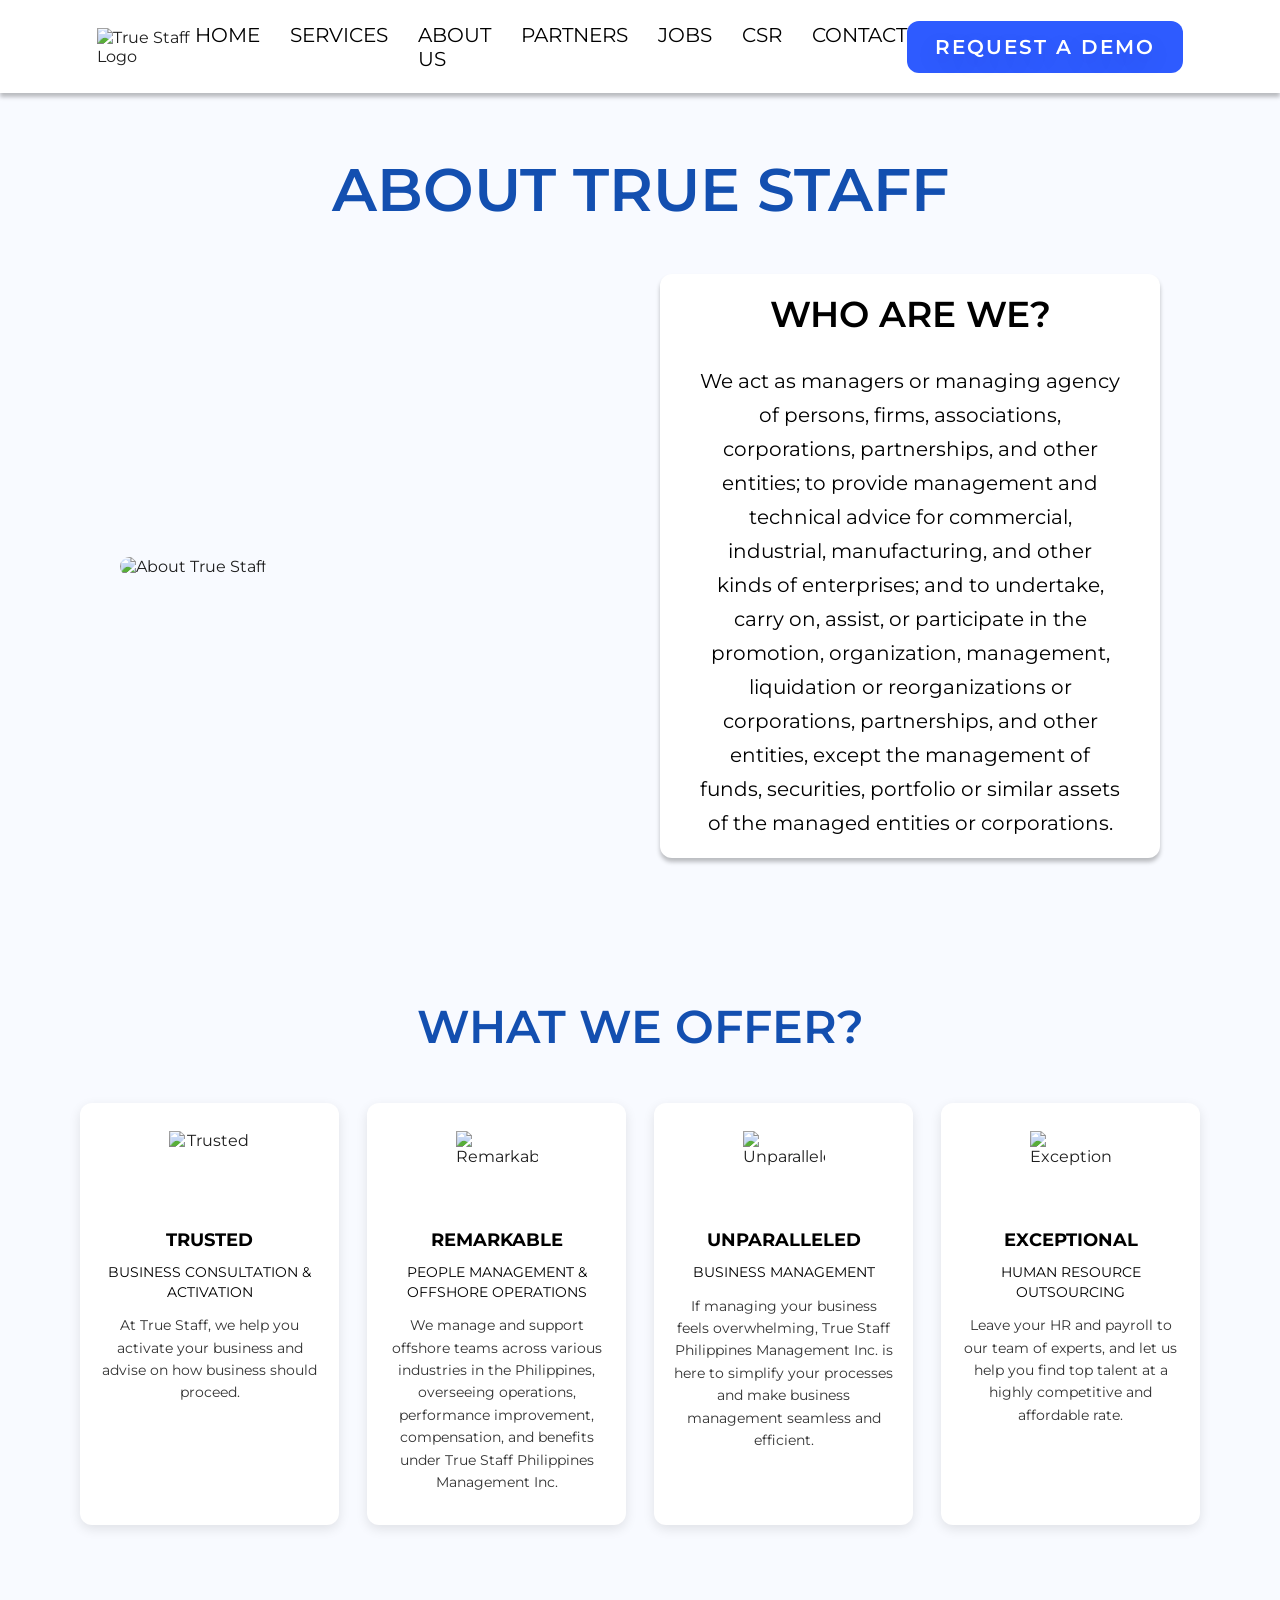
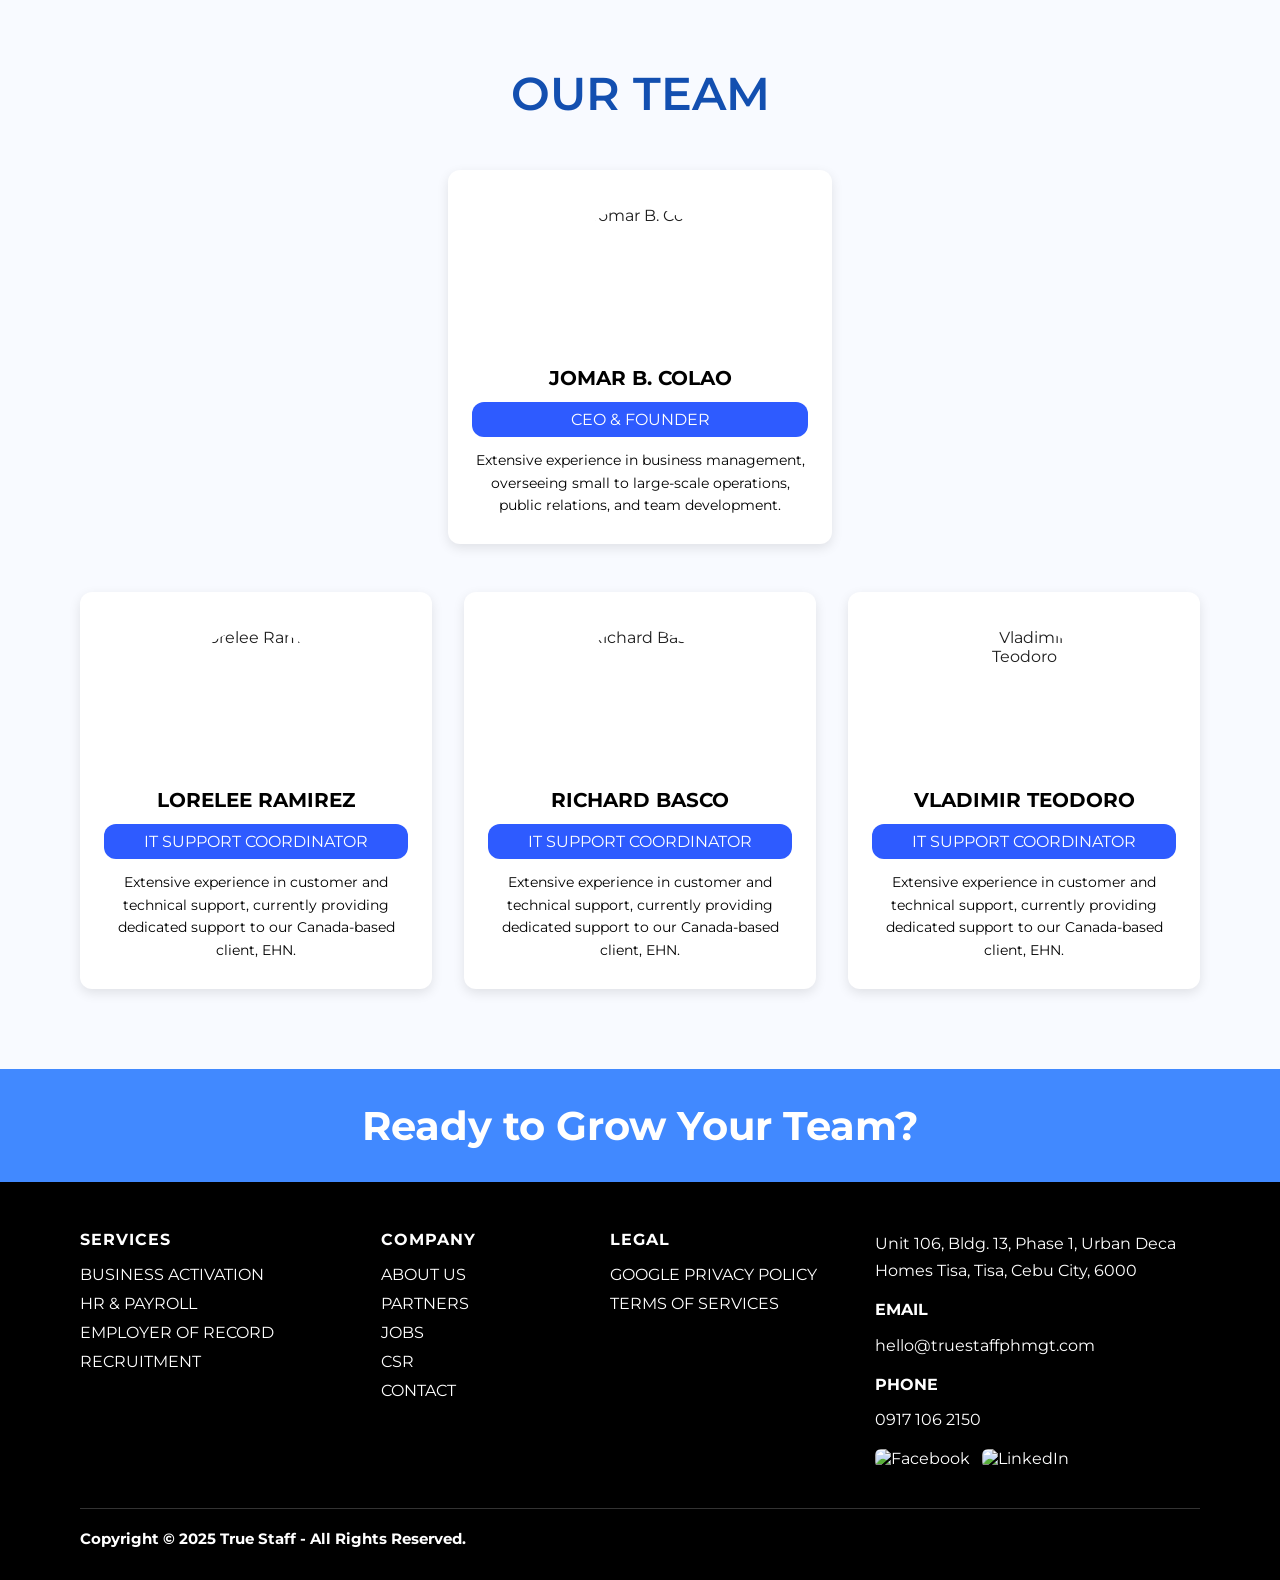
==== aboutus.html @ 53a8288e "About Us and Partners Upload" ====
<!DOCTYPE html>
<html lang="en">
<head>
  <meta charset="UTF-8" />
  <meta name="viewport" content="width=device-width, initial-scale=1.0" />
  <title>About Us – True Staff Philippines</title>
  <link href="https://fonts.googleapis.com/css2?family=Montserrat:wght@400;500;600;700&family=Playfair+Display:wght@400;700&display=swap" rel="stylesheet" />
  <style>
    *, *::before, *::after { box-sizing: border-box; margin: 0; padding: 0; }

    :root {
      --blue: #2e5bff;
      --blue-dark: #134fb0;
      --blue-light: #4189ff;
      --bg: #f8faff;
      --text: #1e1e1e;
      --shadow: 0 4px 4px rgba(0,0,0,0.25);
      --card-shadow: 0 4px 16px rgba(0,0,0,0.12);
    }

    html { scroll-behavior: smooth; }

    body {
      font-family: 'Montserrat', sans-serif;
      background: var(--bg);
      color: var(--text);
      overflow-x: hidden;
    }

    /* ── NAVBAR ── */
    nav {
      position: sticky;
      top: 0;
      z-index: 100;
      background: #fff;
      box-shadow: var(--shadow);
      height: 93px;
      display: flex;
      align-items: center;
      justify-content: space-between;
      padding: 0 97px;
    }
    .nav-logo img { height: 70px; width: auto; }
    .nav-links {
      display: flex;
      gap: 30px;
      list-style: none;
      font-size: 20px;
    }
    .nav-links a {
      text-decoration: none;
      color: #000;
      transition: color .2s;
    }
    .nav-links a:hover { color: var(--blue); }
    .nav-links a.active { color: var(--blue); font-weight: 600; }
    .btn-demo {
      background: var(--blue);
      color: #fff;
      font-family: 'Montserrat', sans-serif;
      font-weight: 600;
      font-size: 20px;
      letter-spacing: 2px;
      border: none;
      border-radius: 12px;
      padding: 14px 28px;
      cursor: pointer;
      text-shadow: 0 8px 24px rgba(0,0,0,0.15);
      white-space: nowrap;
      transition: opacity .2s;
    }
    .btn-demo:hover { opacity: .88; }

    /* ── SECTION TITLES ── */
    .section-title {
      font-size: 46px;
      font-weight: 600;
      color: var(--blue-dark);
      text-align: center;
      margin-bottom: 48px;
    }

    /* ── HERO: ABOUT TRUE STAFF ── */
    .about-hero {
      padding: 60px 120px 80px;
    }
    .about-hero h1 {
      font-size: 60px;
      font-weight: 600;
      color: var(--blue-dark);
      text-align: center;
      margin-bottom: 48px;
    }
    .about-hero-content {
      display: grid;
      grid-template-columns: 1fr 1fr;
      gap: 40px;
      align-items: center;
    }
    .about-hero-image img {
      width: 100%;
      height: 584px;
      object-fit: cover;
      border-radius: 12px;
    }
    .about-hero-text {
      background: #fff;
      border-radius: 12px;
      box-shadow: var(--shadow);
      padding: 48px 40px;
      height: 584px;
      display: flex;
      flex-direction: column;
      justify-content: center;
    }
    .about-hero-text h2 {
      font-size: 36px;
      font-weight: 600;
      color: #000;
      text-align: center;
      margin-bottom: 28px;
    }
    .about-hero-text p {
      font-size: 20px;
      font-weight: 400;
      color: #000;
      text-align: center;
      line-height: 1.7;
    }

    /* ── WHAT WE OFFER ── */
    .offer-section {
      padding: 60px 80px 80px;
      text-align: center;
    }
    .offer-cards {
      display: grid;
      grid-template-columns: repeat(4, 1fr);
      gap: 28px;
      margin-top: 8px;
    }
    .offer-card {
      background: #fff;
      border-radius: 12px;
      box-shadow: 0 4px 12px rgba(0,0,0,0.1);
      padding: 28px 20px 32px;
      display: flex;
      flex-direction: column;
      align-items: center;
      gap: 12px;
      text-align: center;
    }
    .offer-card img {
      width: 82px;
      height: 82px;
      object-fit: contain;
      margin-bottom: 4px;
    }
    .offer-card h3 {
      font-size: 18px;
      font-weight: 700;
      color: #000;
    }
    .offer-card .offer-subtitle {
      font-size: 14px;
      font-weight: 400;
      color: #000;
      line-height: 1.4;
    }
    .offer-card p {
      font-size: 14px;
      font-weight: 400;
      color: #333;
      line-height: 1.6;
    }

    /* ── OUR TEAM ── */
    .team-section {
      padding: 60px 80px 80px;
      text-align: center;
    }

    /* CEO row — centered single card */
    .team-ceo-row {
      display: flex;
      justify-content: center;
      margin-bottom: 48px;
    }

    /* Team members row */
    .team-members-row {
      display: grid;
      grid-template-columns: repeat(3, 1fr);
      gap: 32px;
    }

    .team-card {
      background: #fff;
      border-radius: 12px;
      box-shadow: 0 4px 12px rgba(0,0,0,0.1);
      padding: 36px 24px 28px;
      display: flex;
      flex-direction: column;
      align-items: center;
      gap: 12px;
      max-width: 384px;
      width: 100%;
    }
    .team-card .avatar {
      width: 148px;
      height: 148px;
      border-radius: 50%;
      overflow: hidden;
      flex-shrink: 0;
    }
    .team-card .avatar img {
      width: 100%;
      height: 100%;
      object-fit: cover;
    }
    .team-card h4 {
      font-size: 20px;
      font-weight: 700;
      color: #000;
      text-align: center;
    }
    .team-card .role-badge {
      background: var(--blue);
      color: #fff;
      font-size: 16px;
      font-weight: 400;
      border-radius: 12px;
      padding: 8px 20px;
      text-align: center;
      width: 100%;
    }
    .team-card p {
      font-size: 14px;
      font-weight: 400;
      color: #000;
      text-align: center;
      line-height: 1.6;
    }

    /* ── READY TO GROW CTA ── */
    .cta-bar {
      background: var(--blue-light);
      padding: 32px 40px;
      text-align: center;
    }
    .cta-bar h2 {
      font-size: 40px;
      font-weight: 700;
      color: #fff;
    }

    /* ── FOOTER ── */
    footer {
      background: #000;
      color: #fff;
      padding: 48px 80px 32px;
    }
    .footer-top {
      display: grid;
      grid-template-columns: 1.4fr 1fr 1.2fr 1.8fr;
      gap: 48px;
      margin-bottom: 40px;
    }
    .footer-col h4 {
      font-size: 16px;
      font-weight: 700;
      margin-bottom: 16px;
      letter-spacing: 1px;
    }
    .footer-col ul {
      list-style: none;
      display: flex;
      flex-direction: column;
      gap: 10px;
    }
    .footer-col ul li,
    .footer-col ul li a {
      font-size: 16px;
      font-weight: 400;
      color: #fff;
      text-decoration: none;
      transition: opacity .2s;
    }
    .footer-col ul li a:hover { opacity: .75; }
    .footer-contact p {
      font-size: 16px;
      line-height: 1.7;
      margin-bottom: 8px;
    }
    .footer-contact a { color: #fff; text-decoration: none; }
    .footer-contact .label {
      font-weight: 700;
      font-size: 16px;
      margin-top: 12px;
    }
    .social-links {
      display: flex;
      gap: 12px;
      margin-top: 16px;
    }
    .social-links a img { width: 46px; height: 46px; object-fit: cover; border-radius: 6px; }
    .footer-bottom {
      border-top: 1px solid rgba(255,255,255,.2);
      padding-top: 20px;
      font-size: 15px;
      font-weight: 700;
      color: #fff;
    }

    /* ── ANIMATIONS ── */
    @keyframes fadeUp {
      from { opacity: 0; transform: translateY(20px); }
      to   { opacity: 1; transform: translateY(0); }
    }
    .about-hero-content,
    .offer-cards,
    .team-ceo-row,
    .team-members-row {
      animation: fadeUp .6s ease both;
    }
  </style>
</head>
<body>

  <!-- NAVBAR -->
  <nav>
    <div class="nav-logo">
      <img src="https://www.figma.com/api/mcp/asset/aca57d06-6f0c-4803-99c3-4044f5c45751" alt="True Staff Logo" />
    </div>
    <ul class="nav-links">
      <li><a href="index.html">HOME</a></li>
      <li><a href="services.html">SERVICES</a></li>
      <li><a href="#">ABOUT US</a></li>
      <li><a href="partners.html">PARTNERS</a></li>
      <li><a href="#">JOBS</a></li>
      <li><a href="#">CSR</a></li>
      <li><a href="#">CONTACT</a></li>
    </ul>
    <button class="btn-demo">REQUEST A DEMO</button>
  </nav>

  <!-- ABOUT TRUE STAFF HERO -->
  <section class="about-hero">
    <h1>ABOUT TRUE STAFF</h1>
    <div class="about-hero-content">
      <div class="about-hero-image">
        <img src="https://www.figma.com/api/mcp/asset/dd93a0bd-c212-4cc4-920a-b98794192a6e" alt="About True Staff" />
      </div>
      <div class="about-hero-text">
        <h2>WHO ARE WE?</h2>
        <p>We act as managers or managing agency of persons, firms, associations, corporations, partnerships, and other entities; to provide management and technical advice for commercial, industrial, manufacturing, and other kinds of enterprises; and to undertake, carry on, assist, or participate in the promotion, organization, management, liquidation or reorganizations or corporations, partnerships, and other entities, except the management of funds, securities, portfolio or similar assets of the managed entities or corporations.</p>
      </div>
    </div>
  </section>

  <!-- WHAT WE OFFER -->
  <section class="offer-section">
    <h2 class="section-title">WHAT WE OFFER?</h2>
    <div class="offer-cards">

      <div class="offer-card">
        <img src="https://www.figma.com/api/mcp/asset/3985758f-a3b7-4088-8555-d2581ddeeb2a" alt="Trusted" />
        <h3>TRUSTED</h3>
        <p class="offer-subtitle">BUSINESS CONSULTATION &amp; ACTIVATION</p>
        <p>At True Staff, we help you activate your business and advise on how business should proceed.</p>
      </div>

      <div class="offer-card">
        <img src="https://www.figma.com/api/mcp/asset/b416d813-456d-435d-8f33-a0b6a12f31b7" alt="Remarkable" />
        <h3>REMARKABLE</h3>
        <p class="offer-subtitle">PEOPLE MANAGEMENT &amp; OFFSHORE OPERATIONS</p>
        <p>We manage and support offshore teams across various industries in the Philippines, overseeing operations, performance improvement, compensation, and benefits under True Staff Philippines Management Inc.</p>
      </div>

      <div class="offer-card">
        <img src="https://www.figma.com/api/mcp/asset/15a3cee2-d82f-48c1-9584-45a00e9e1ae4" alt="Unparalleled" />
        <h3>UNPARALLELED</h3>
        <p class="offer-subtitle">BUSINESS MANAGEMENT</p>
        <p>If managing your business feels overwhelming, True Staff Philippines Management Inc. is here to simplify your processes and make business management seamless and efficient.</p>
      </div>

      <div class="offer-card">
        <img src="https://www.figma.com/api/mcp/asset/7efb969d-408d-4463-8335-23b019866943" alt="Exceptional" />
        <h3>EXCEPTIONAL</h3>
        <p class="offer-subtitle">HUMAN RESOURCE OUTSOURCING</p>
        <p>Leave your HR and payroll to our team of experts, and let us help you find top talent at a highly competitive and affordable rate.</p>
      </div>

    </div>
  </section>

  <!-- OUR TEAM -->
  <section class="team-section">
    <h2 class="section-title">OUR TEAM</h2>

    <!-- CEO -->
    <div class="team-ceo-row">
      <div class="team-card">
        <div class="avatar">
          <img src="https://www.figma.com/api/mcp/asset/c21a32c0-c1f0-4c76-98cd-9d2dd67e4d82" alt="Jomar B. Colao" />
        </div>
        <h4>JOMAR B. COLAO</h4>
        <div class="role-badge">CEO &amp; FOUNDER</div>
        <p>Extensive experience in business management, overseeing small to large-scale operations, public relations, and team development.</p>
      </div>
    </div>

    <!-- Team Members -->
    <div class="team-members-row">

      <div class="team-card">
        <div class="avatar">
          <img src="https://www.figma.com/api/mcp/asset/c21a32c0-c1f0-4c76-98cd-9d2dd67e4d82" alt="Lorelee Ramirez" />
        </div>
        <h4>LORELEE RAMIREZ</h4>
        <div class="role-badge">IT SUPPORT COORDINATOR</div>
        <p>Extensive experience in customer and technical support, currently providing dedicated support to our Canada-based client, EHN.</p>
      </div>

      <div class="team-card">
        <div class="avatar">
          <img src="https://www.figma.com/api/mcp/asset/c21a32c0-c1f0-4c76-98cd-9d2dd67e4d82" alt="Richard Basco" />
        </div>
        <h4>RICHARD BASCO</h4>
        <div class="role-badge">IT SUPPORT COORDINATOR</div>
        <p>Extensive experience in customer and technical support, currently providing dedicated support to our Canada-based client, EHN.</p>
      </div>

      <div class="team-card">
        <div class="avatar">
          <img src="https://www.figma.com/api/mcp/asset/c21a32c0-c1f0-4c76-98cd-9d2dd67e4d82" alt="Vladimir Teodoro" />
        </div>
        <h4>VLADIMIR TEODORO</h4>
        <div class="role-badge">IT SUPPORT COORDINATOR</div>
        <p>Extensive experience in customer and technical support, currently providing dedicated support to our Canada-based client, EHN.</p>
      </div>

    </div>
  </section>

  <!-- READY TO GROW CTA -->
  <div class="cta-bar">
    <h2>Ready to Grow Your Team?</h2>
  </div>

  <!-- FOOTER -->
  <footer>
    <div class="footer-top">
      <div class="footer-col">
        <h4>SERVICES</h4>
        <ul>
          <li>BUSINESS ACTIVATION</li>
          <li>HR &amp; PAYROLL</li>
          <li>EMPLOYER OF RECORD</li>
          <li>RECRUITMENT</li>
        </ul>
      </div>
      <div class="footer-col">
        <h4>COMPANY</h4>
        <ul>
          <li>ABOUT US</li>
          <li>PARTNERS</li>
          <li>JOBS</li>
          <li>CSR</li>
          <li>CONTACT</li>
        </ul>
      </div>
      <div class="footer-col">
        <h4>LEGAL</h4>
        <ul>
          <li><a href="https://policies.google.com/privacy" target="_blank">GOOGLE PRIVACY POLICY</a></li>
          <li><a href="https://policies.google.com/terms" target="_blank">TERMS OF SERVICES</a></li>
        </ul>
      </div>
      <div class="footer-col footer-contact">
        <p>Unit 106, Bldg. 13, Phase 1, Urban Deca Homes Tisa, Tisa, Cebu City, 6000</p>
        <p class="label">EMAIL</p>
        <p>hello@truestaffphmgt.com</p>
        <p class="label">PHONE</p>
        <p>0917 106 2150</p>
        <div class="social-links">
          <a href="https://www.facebook.com/profile.php?id=100091492266684" target="_blank">
            <img src="https://www.figma.com/api/mcp/asset/c1bc18fc-f5ec-4f76-8581-e47c8bf2de22" alt="Facebook" />
          </a>
          <a href="https://www.linkedin.com/company/true-staff-philippines-management-inc/" target="_blank">
            <img src="https://www.figma.com/api/mcp/asset/cc83cd31-836c-4805-a766-dc9c528fda3b" alt="LinkedIn" />
          </a>
        </div>
      </div>
    </div>
    <div class="footer-bottom">
      Copyright © 2025 True Staff - All Rights Reserved.
    </div>
  </footer>

</body>
</html>
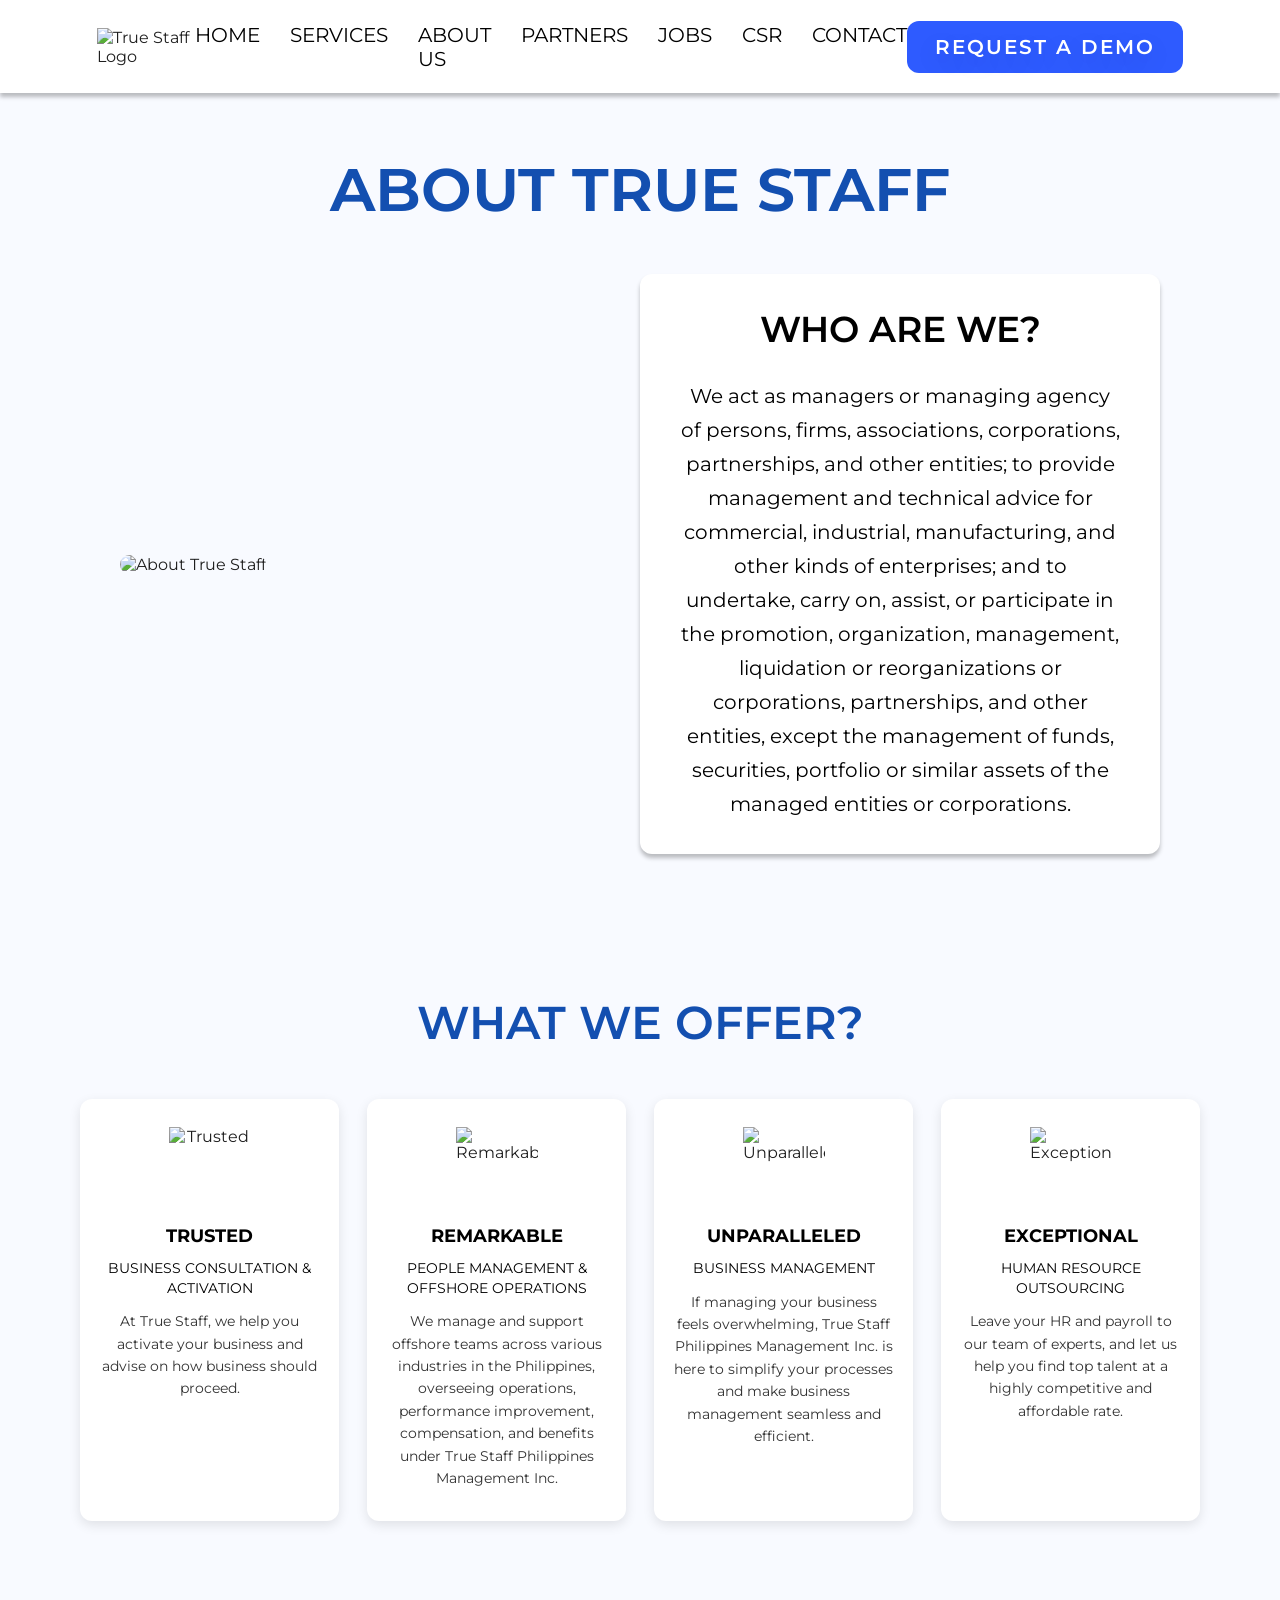
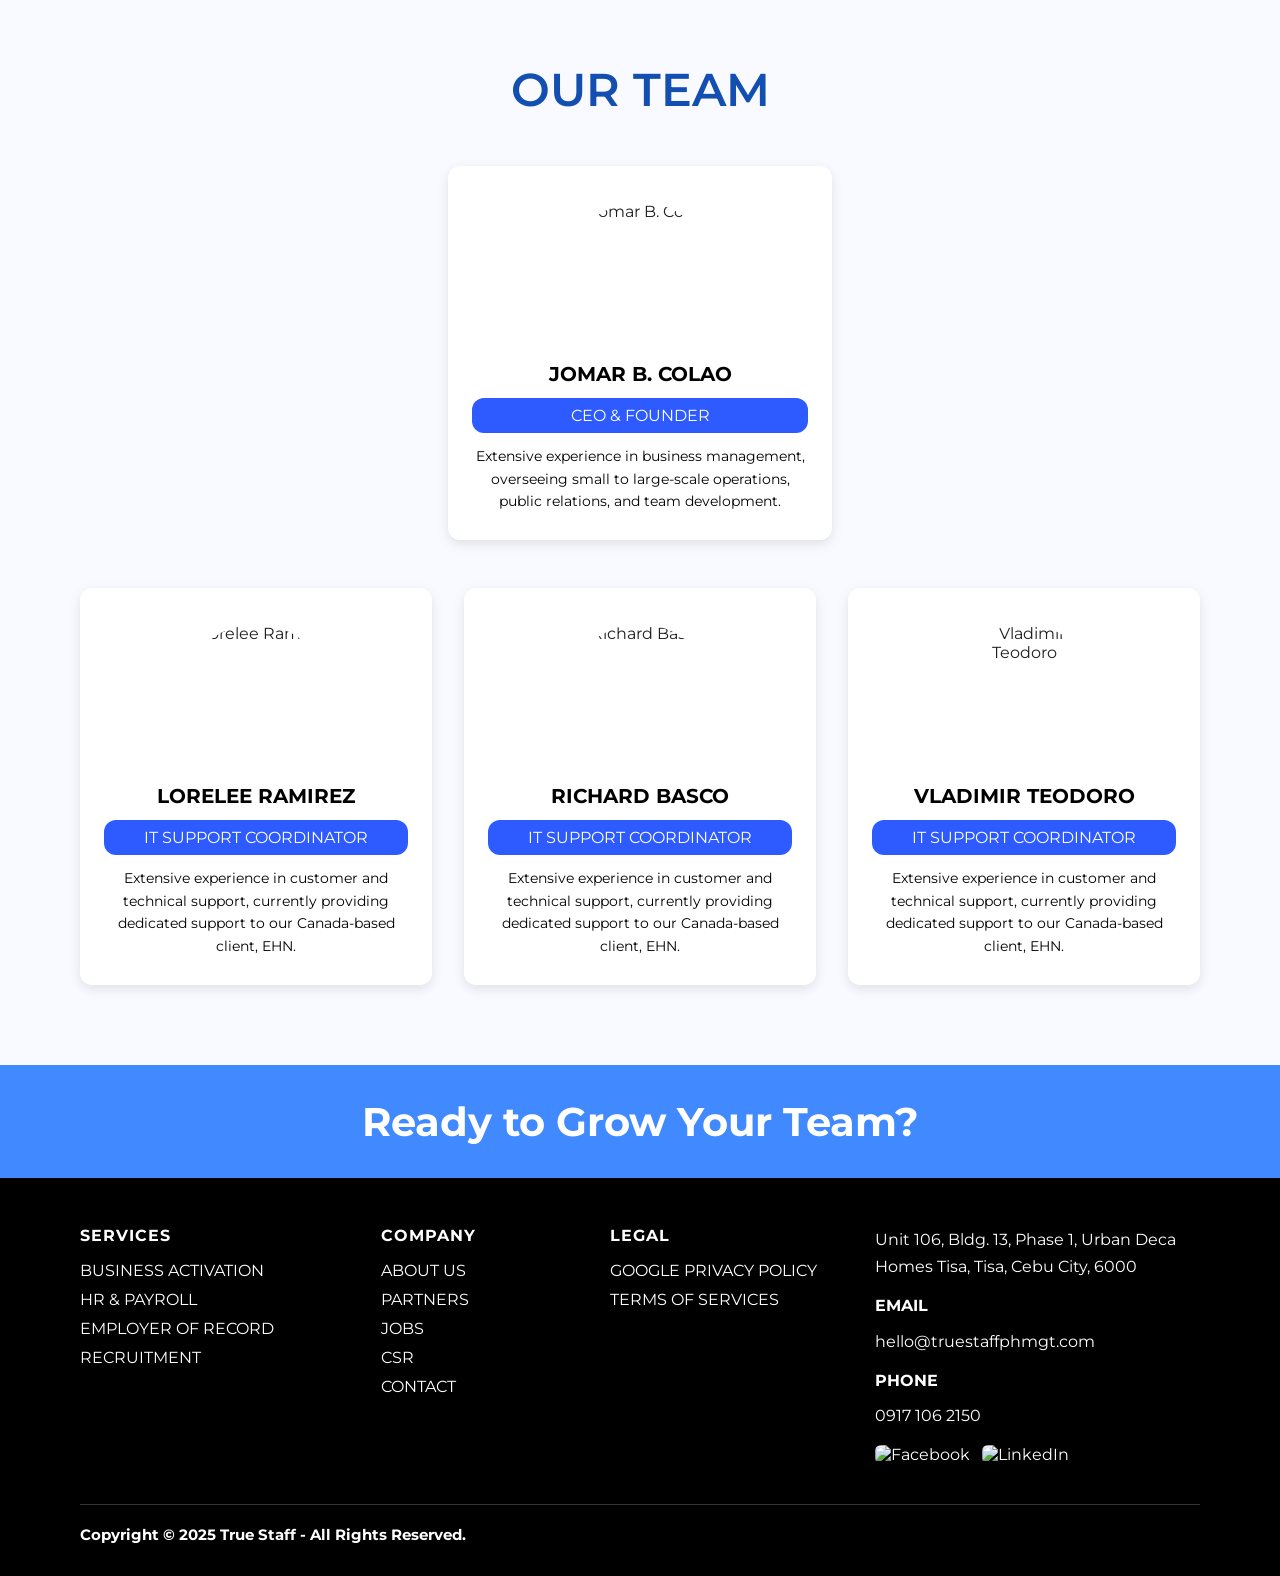
==== commit a809b7d6: "Hero section adjustment" ====
--- a/aboutus.html
+++ b/aboutus.html
@@ -86,7 +86,7 @@
     }
     .about-hero h1 {
       font-size: 60px;
-      font-weight: 600;
+      font-weight: 650;
       color: var(--blue-dark);
       text-align: center;
       margin-bottom: 48px;
@@ -94,13 +94,13 @@
     .about-hero-content {
       display: grid;
       grid-template-columns: 1fr 1fr;
-      gap: 40px;
+      gap: 0;
       align-items: center;
     }
     .about-hero-image img {
       width: 100%;
-      height: 584px;
-      object-fit: cover;
+      height: 581px;
+      object-fit: fill;
       border-radius: 12px;
     }
     .about-hero-text {
@@ -108,7 +108,7 @@
       border-radius: 12px;
       box-shadow: var(--shadow);
       padding: 48px 40px;
-      height: 584px;
+      height: 580px;
       display: flex;
       flex-direction: column;
       justify-content: center;
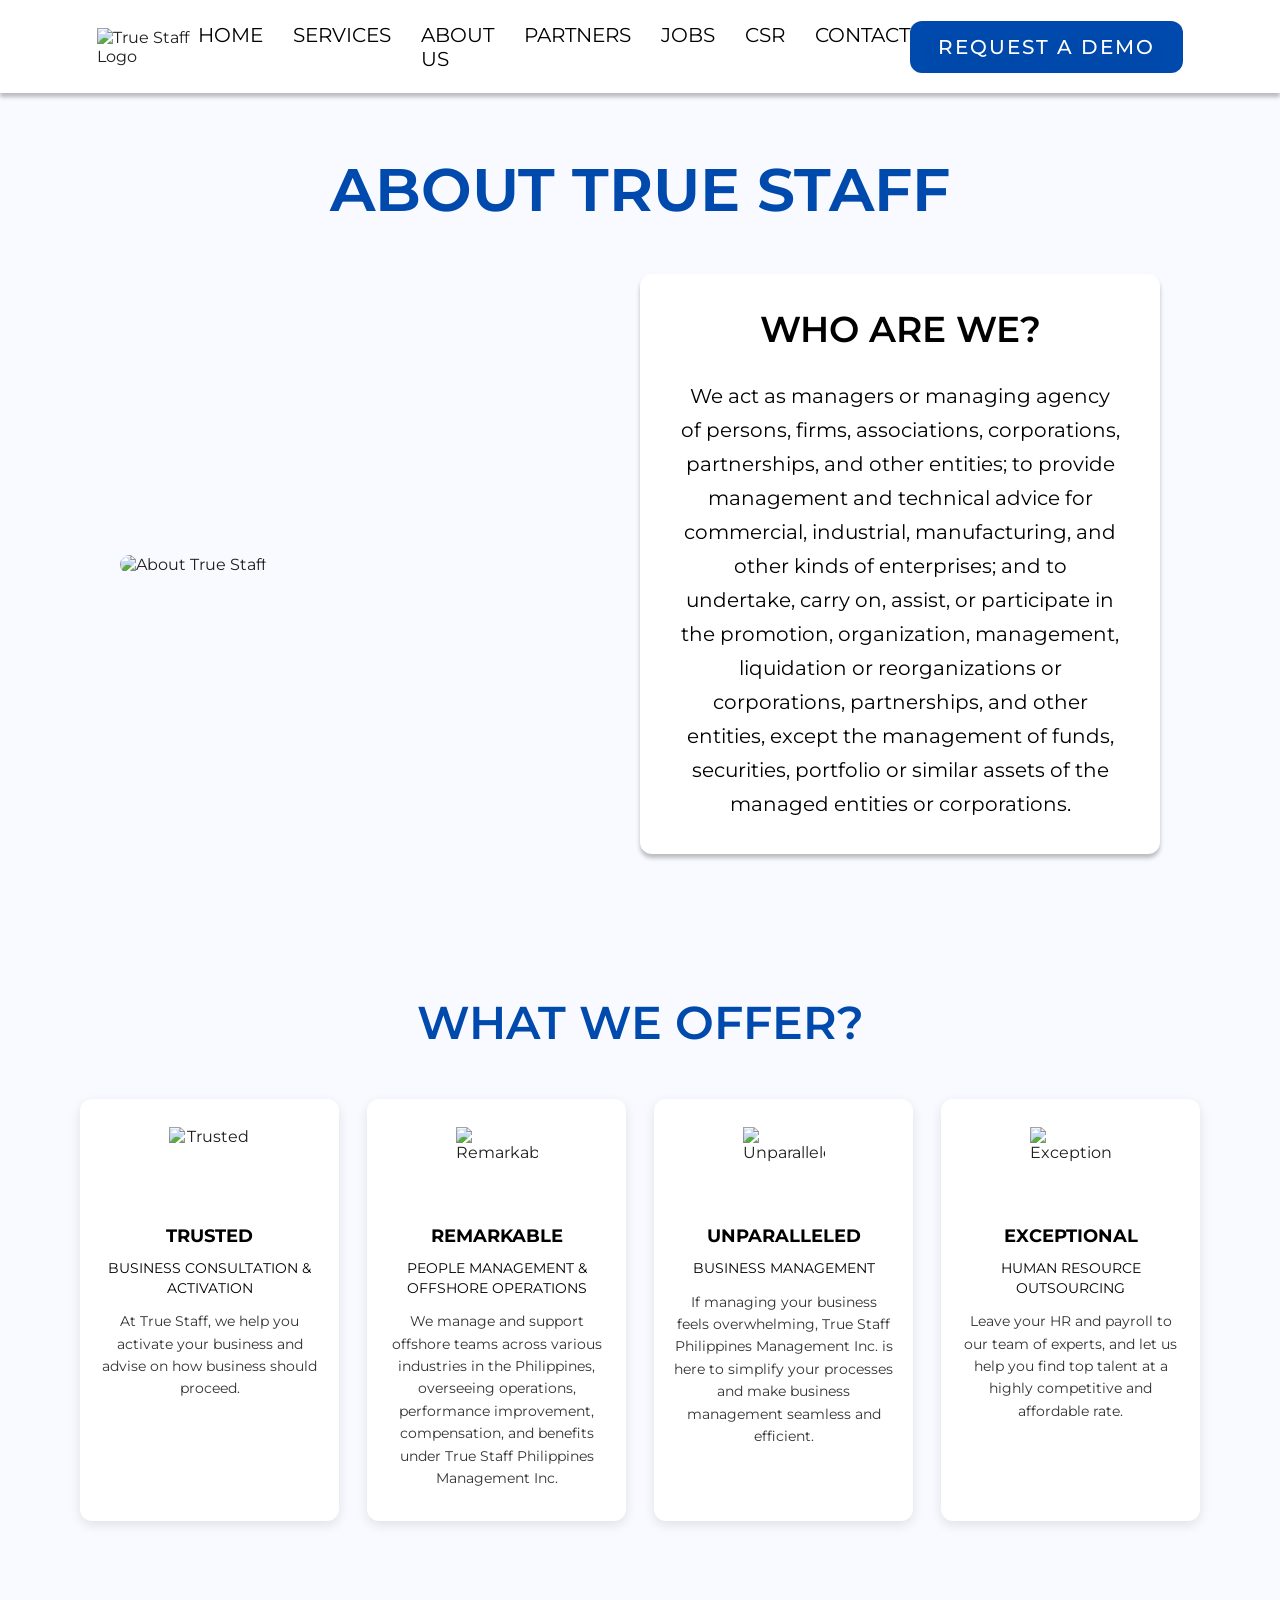
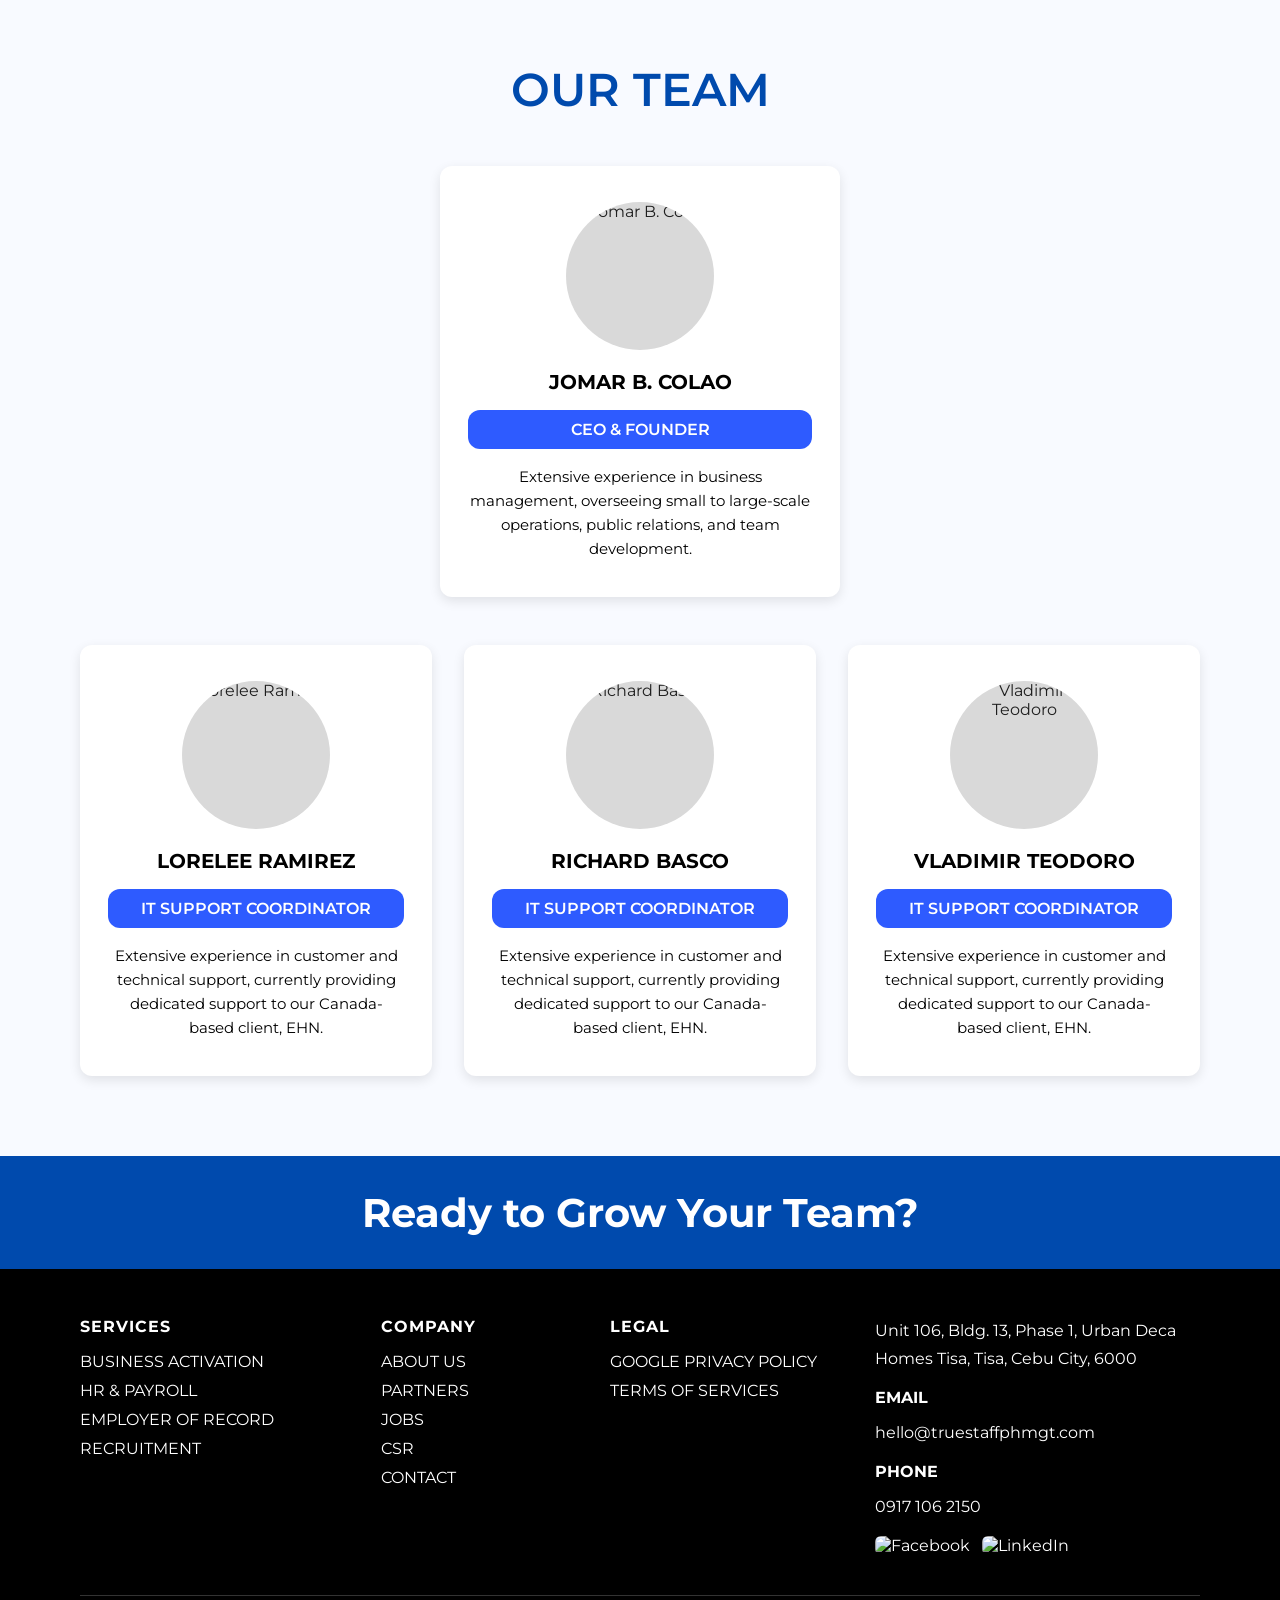
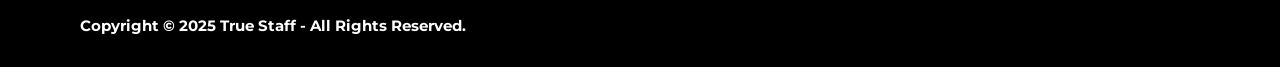
==== commit a2d68f80: "Alignment of Team Members Section" ====
--- a/aboutus.html
+++ b/aboutus.html
@@ -10,7 +10,7 @@
 
     :root {
       --blue: #2e5bff;
-      --blue-dark: #134fb0;
+      --blue-dark: #004AAD;
       --blue-light: #4189ff;
       --bg: #f8faff;
       --text: #1e1e1e;
@@ -52,13 +52,13 @@
       color: #000;
       transition: color .2s;
     }
-    .nav-links a:hover { color: var(--blue); }
-    .nav-links a.active { color: var(--blue); font-weight: 600; }
+    .nav-links a:hover { color: var(--blue-dark); }
+    .nav-links a.active { color: var(--blue-dark); font-weight: 600; }
     .btn-demo {
-      background: var(--blue);
+      background: var(--blue-dark);
       color: #fff;
       font-family: 'Montserrat', sans-serif;
-      font-weight: 600;
+      font-weight: 500;
       font-size: 20px;
       letter-spacing: 2px;
       border: none;
@@ -179,31 +179,31 @@
       padding: 60px 80px 80px;
       text-align: center;
     }
-
+ 
     /* CEO row — centered single card */
     .team-ceo-row {
       display: flex;
       justify-content: center;
       margin-bottom: 48px;
     }
-
-    /* Team members row */
+ 
+    /* Team members row — equal height, aligned tops */
     .team-members-row {
       display: grid;
       grid-template-columns: repeat(3, 1fr);
       gap: 32px;
-    }
-
+      align-items: start;
+    }
+ 
     .team-card {
       background: #fff;
       border-radius: 12px;
       box-shadow: 0 4px 12px rgba(0,0,0,0.1);
-      padding: 36px 24px 28px;
+      padding: 36px 28px 36px;
       display: flex;
       flex-direction: column;
       align-items: center;
-      gap: 12px;
-      max-width: 384px;
+      gap: 16px;
       width: 100%;
     }
     .team-card .avatar {
@@ -212,6 +212,7 @@
       border-radius: 50%;
       overflow: hidden;
       flex-shrink: 0;
+      background: #d9d9d9;
     }
     .team-card .avatar img {
       width: 100%;
@@ -223,28 +224,42 @@
       font-weight: 700;
       color: #000;
       text-align: center;
+      margin-top: 4px;
     }
     .team-card .role-badge {
       background: var(--blue);
       color: #fff;
       font-size: 16px;
+      font-weight: 600;
+      border-radius: 12px;
+      padding: 10px 20px;
+      text-align: center;
+      width: 100%;
+    }
+    .team-card p {
+      font-size: 15px;
       font-weight: 400;
-      border-radius: 12px;
-      padding: 8px 20px;
-      text-align: center;
-      width: 100%;
-    }
-    .team-card p {
-      font-size: 14px;
-      font-weight: 400;
       color: #000;
       text-align: center;
       line-height: 1.6;
+    }
+ 
+    /* CEO row — centered, constrained width */
+    .team-ceo-row .team-card {
+      max-width: 400px;
+    }
+ 
+    /* Members row — equal height cards */
+    .team-members-row {
+      align-items: stretch;
+    }
+    .team-members-row .team-card {
+      justify-content: flex-start;
     }
 
     /* ── READY TO GROW CTA ── */
     .cta-bar {
-      background: var(--blue-light);
+      background: var(--blue-dark);
       padding: 32px 40px;
       text-align: center;
     }
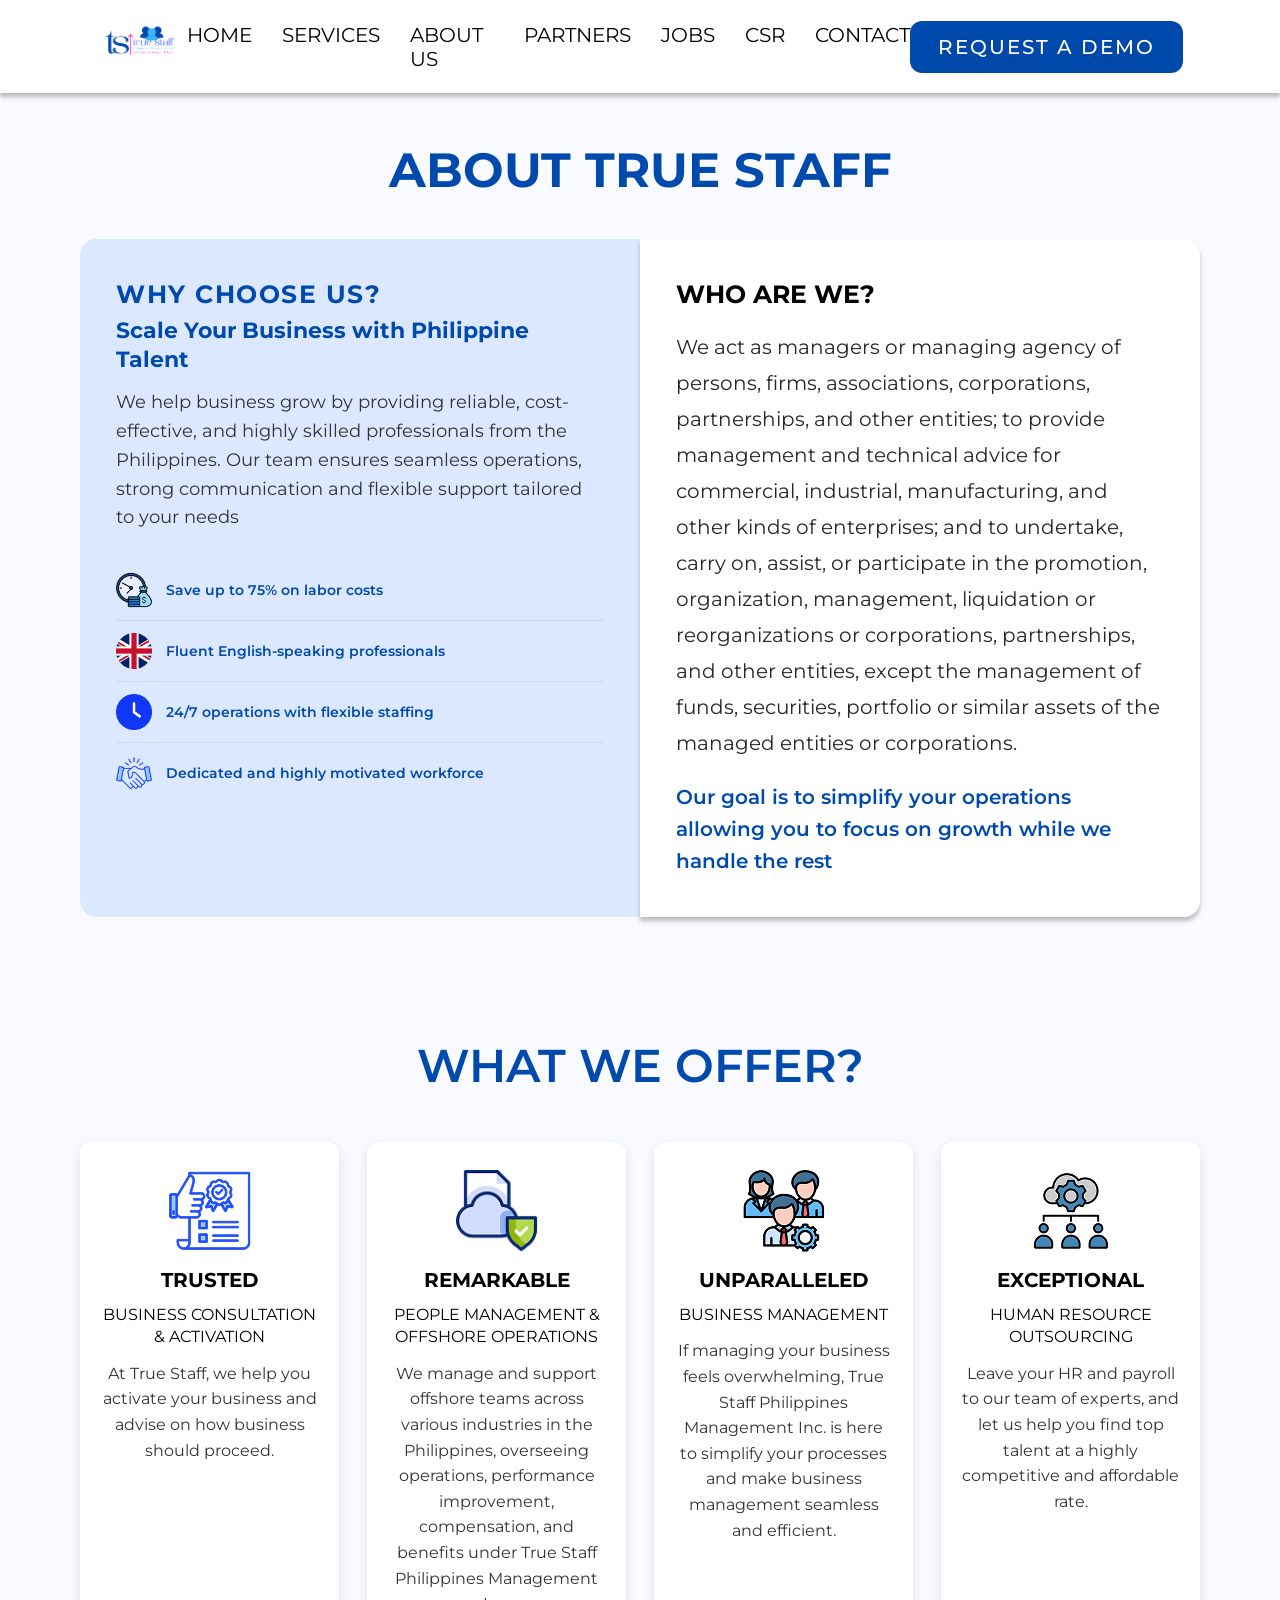
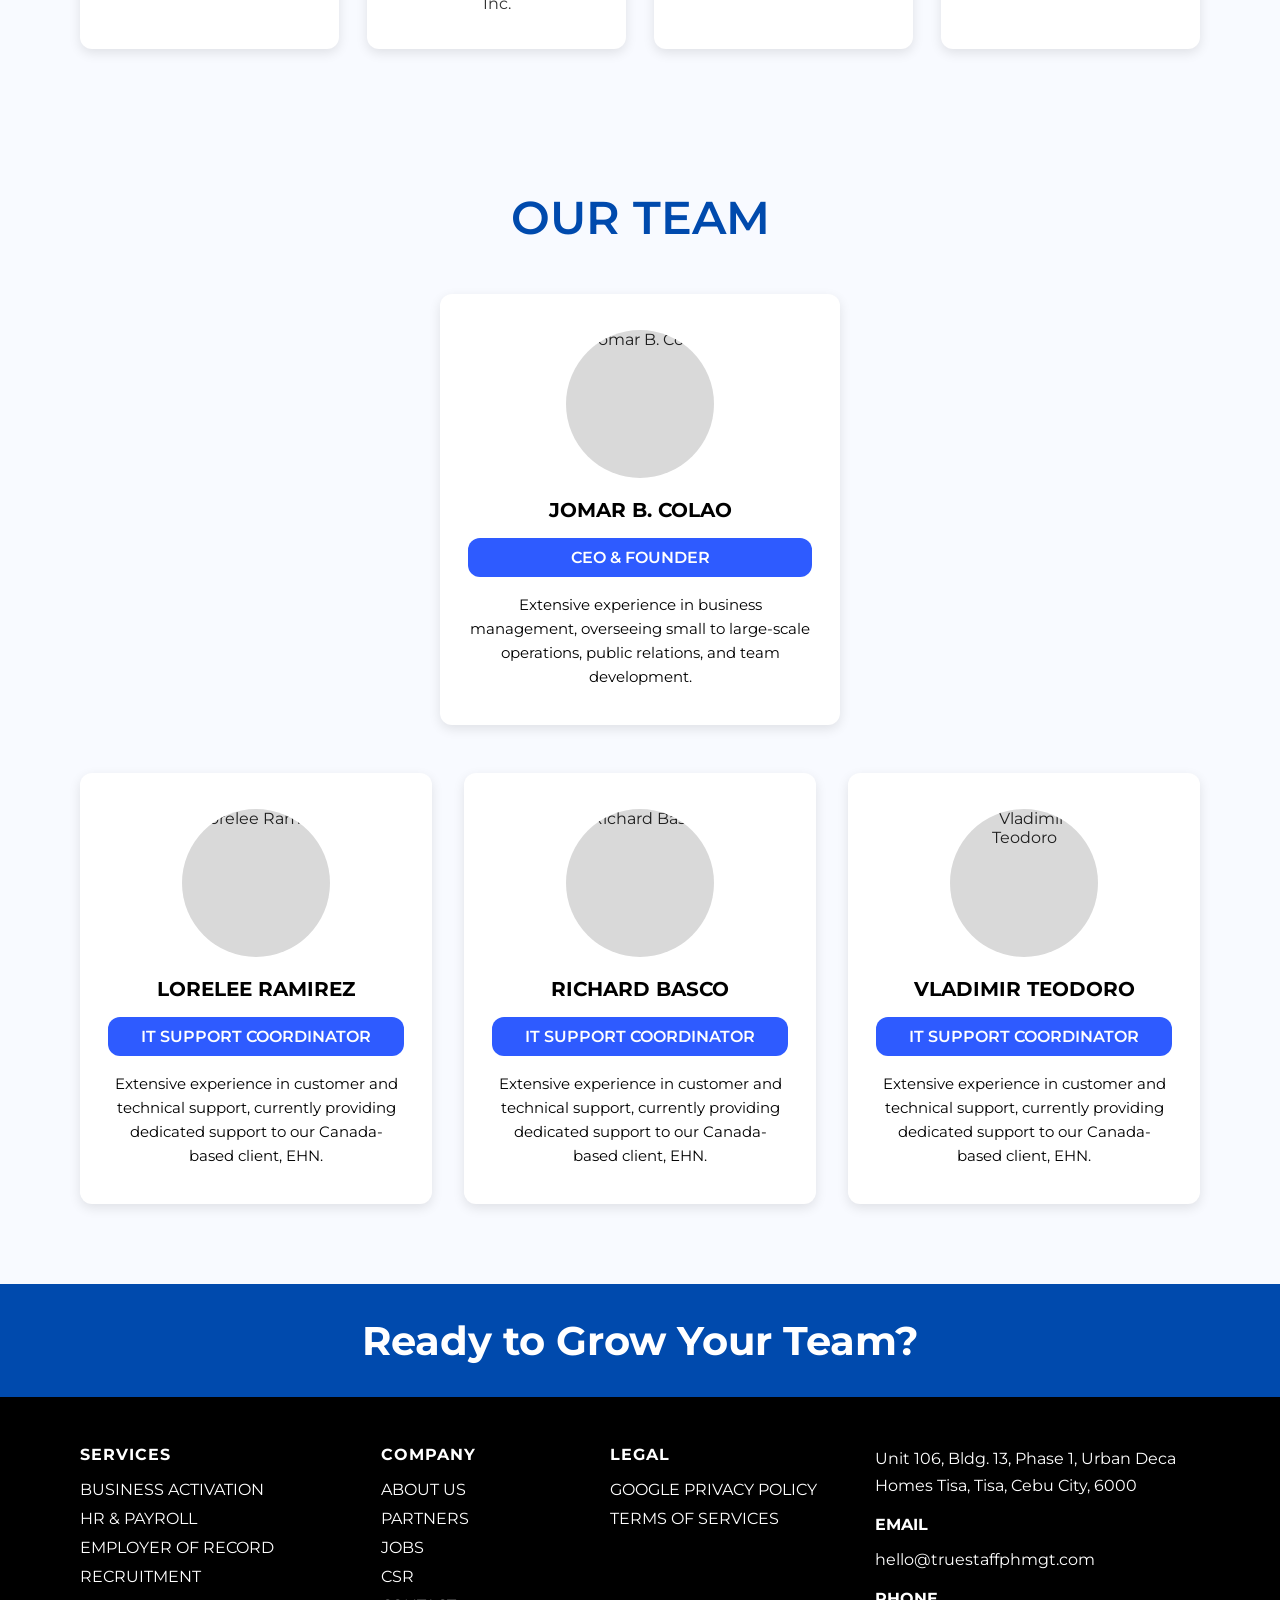
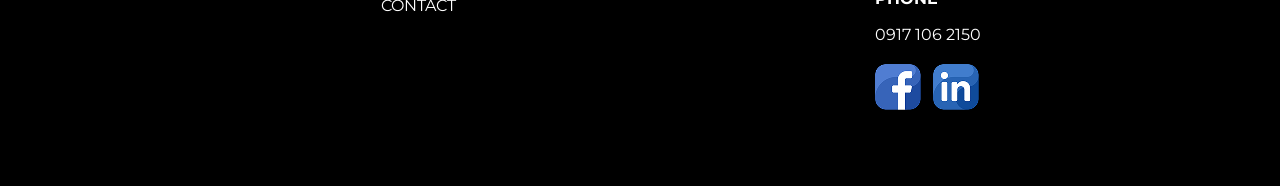
==== commit f0038dee: "Final Changes for Approval | Whole UI for True Staff" ====
--- a/aboutus.html
+++ b/aboutus.html
@@ -40,7 +40,10 @@
       justify-content: space-between;
       padding: 0 97px;
     }
-    .nav-logo img { height: 70px; width: auto; }
+    .nav-logo img { 
+      height: 90px;
+      width: auto; 
+    }
     .nav-links {
       display: flex;
       gap: 30px;
@@ -68,6 +71,10 @@
       text-shadow: 0 8px 24px rgba(0,0,0,0.15);
       white-space: nowrap;
       transition: opacity .2s;
+      display: inline-flex;
+      text-decoration: none;
+      align-items: center;
+      justify-content: center;
     }
     .btn-demo:hover { opacity: .88; }
 
@@ -82,50 +89,96 @@
 
     /* ── HERO: ABOUT TRUE STAFF ── */
     .about-hero {
-      padding: 60px 120px 80px;
+      padding: 48px 80px 60px;
     }
     .about-hero h1 {
-      font-size: 60px;
-      font-weight: 650;
+      font-size: 48px;
+      font-weight: 700;
       color: var(--blue-dark);
       text-align: center;
-      margin-bottom: 48px;
+      margin-bottom: 40px;
     }
     .about-hero-content {
       display: grid;
       grid-template-columns: 1fr 1fr;
       gap: 0;
+      align-items: stretch;
+    }
+
+    /* LEFT: Why Choose Us */
+    .why-choose {
+      background: #dce8ff;
+      border-radius: 16px 0 0 16px;
+      padding: 40px 36px;
+      display: flex;
+      flex-direction: column;
+      gap: 0;
+    }
+    .why-choose h2 {
+      font-size: 25px;
+      font-weight: 700;
+      color: var(--blue-dark);
+      letter-spacing: 1.5px;
+      margin-bottom: 8px;
+    }
+    .why-choose h3 {
+      font-size: 22px;
+      font-weight: 700;
+      color: var(--blue-dark);
+      margin-bottom: 14px;
+      line-height: 1.3;
+    }
+    .why-choose .tagline {
+      font-size: 18px;
+      color: #333;
+      line-height: 1.6;
+      margin-bottom: 28px;
+    }
+    .why-item {
+      display: flex;
       align-items: center;
-    }
-    .about-hero-image img {
-      width: 100%;
-      height: 581px;
-      object-fit: fill;
-      border-radius: 12px;
-    }
-    .about-hero-text {
+      gap: 14px;
+      padding: 12px 0;
+      font-size: 14px;
+      color: var(--blue-dark);
+      font-weight: 600;
+      border-bottom: 1px solid rgba(0,74,173,0.1);
+    }
+    .why-item:last-of-type { border-bottom: none; }
+    .why-item img {
+      width: 36px;
+      height: 36px;
+      object-fit: contain;
+      flex-shrink: 0;
+    }
+
+    /* RIGHT: Who Are We */
+    .who-are-we {
       background: #fff;
-      border-radius: 12px;
+      border-radius: 0 16px 16px 0;
       box-shadow: var(--shadow);
-      padding: 48px 40px;
-      height: 580px;
+      padding: 40px 36px;
       display: flex;
       flex-direction: column;
       justify-content: center;
-    }
-    .about-hero-text h2 {
-      font-size: 36px;
-      font-weight: 600;
+      gap: 20px;
+    }
+    .who-are-we h2 {
+      font-size: 25px;
+      font-weight: 700;
       color: #000;
-      text-align: center;
-      margin-bottom: 28px;
-    }
-    .about-hero-text p {
+    }
+    .who-are-we p {
       font-size: 20px;
       font-weight: 400;
-      color: #000;
-      text-align: center;
-      line-height: 1.7;
+      color: #272727;
+      line-height: 1.8;
+    }
+    .who-are-we .goal {
+      font-size: 20px;
+      font-weight: 600;
+      color: var(--blue-dark);
+      line-height: 1.6;
     }
 
     /* ── WHAT WE OFFER ── */
@@ -157,18 +210,18 @@
       margin-bottom: 4px;
     }
     .offer-card h3 {
-      font-size: 18px;
+      font-size: 20px;
       font-weight: 700;
       color: #000;
     }
     .offer-card .offer-subtitle {
-      font-size: 14px;
+      font-size: 16px;
       font-weight: 400;
       color: #000;
       line-height: 1.4;
     }
     .offer-card p {
-      font-size: 14px;
+      font-size: 16px;
       font-weight: 400;
       color: #333;
       line-height: 1.6;
@@ -179,22 +232,20 @@
       padding: 60px 80px 80px;
       text-align: center;
     }
- 
-    /* CEO row — centered single card */
+
     .team-ceo-row {
       display: flex;
       justify-content: center;
       margin-bottom: 48px;
     }
- 
-    /* Team members row — equal height, aligned tops */
+
     .team-members-row {
       display: grid;
       grid-template-columns: repeat(3, 1fr);
       gap: 32px;
-      align-items: start;
-    }
- 
+      align-items: stretch;
+    }
+
     .team-card {
       background: #fff;
       border-radius: 12px;
@@ -243,16 +294,11 @@
       text-align: center;
       line-height: 1.6;
     }
- 
-    /* CEO row — centered, constrained width */
+
     .team-ceo-row .team-card {
       max-width: 400px;
     }
- 
-    /* Members row — equal height cards */
-    .team-members-row {
-      align-items: stretch;
-    }
+
     .team-members-row .team-card {
       justify-content: flex-start;
     }
@@ -345,31 +391,55 @@
   <!-- NAVBAR -->
   <nav>
     <div class="nav-logo">
-      <img src="https://www.figma.com/api/mcp/asset/aca57d06-6f0c-4803-99c3-4044f5c45751" alt="True Staff Logo" />
+      <img src="images/logo.png" alt="True Staff Logo" />
     </div>
     <ul class="nav-links">
       <li><a href="index.html">HOME</a></li>
       <li><a href="services.html">SERVICES</a></li>
-      <li><a href="#">ABOUT US</a></li>
+      <li><a href="aboutus.html">ABOUT US</a></li>
       <li><a href="partners.html">PARTNERS</a></li>
-      <li><a href="#">JOBS</a></li>
-      <li><a href="#">CSR</a></li>
-      <li><a href="#">CONTACT</a></li>
+      <li><a href="jobs.html">JOBS</a></li>
+      <li><a href="csr.html">CSR</a></li>
+      <li><a href="contactus.html">CONTACT</a></li>
     </ul>
-    <button class="btn-demo">REQUEST A DEMO</button>
+    <a href="contactus.html" class="btn-demo">REQUEST A DEMO</a>
   </nav>
 
   <!-- ABOUT TRUE STAFF HERO -->
   <section class="about-hero">
     <h1>ABOUT TRUE STAFF</h1>
     <div class="about-hero-content">
-      <div class="about-hero-image">
-        <img src="https://www.figma.com/api/mcp/asset/dd93a0bd-c212-4cc4-920a-b98794192a6e" alt="About True Staff" />
-      </div>
-      <div class="about-hero-text">
+
+      <!-- LEFT: Why Choose Us -->
+      <div class="why-choose">
+        <h2>WHY CHOOSE US?</h2>
+        <h3>Scale Your Business with Philippine Talent</h3>
+        <p class="tagline">We help business grow by providing reliable, cost-effective, and highly skilled professionals from the Philippines. Our team ensures seamless operations, strong communication and flexible support tailored to your needs</p>
+        <div class="why-item">
+          <img src="images/laborcost.png" alt="labor" />
+          <span>Save up to 75% on labor costs</span>
+        </div>
+        <div class="why-item">
+          <img src="images/englang.png" alt="language" />
+          <span>Fluent English-speaking professionals</span>
+        </div>
+        <div class="why-item">
+          <img src="images/24seven.png" alt="24/7" />
+          <span>24/7 operations with flexible staffing</span>
+        </div>
+        <div class="why-item">
+          <img src="images/dedicated.png" alt="dedicated" />
+          <span>Dedicated and highly motivated workforce</span>
+        </div>
+      </div>
+
+      <!-- RIGHT: Who Are We -->
+      <div class="who-are-we">
         <h2>WHO ARE WE?</h2>
         <p>We act as managers or managing agency of persons, firms, associations, corporations, partnerships, and other entities; to provide management and technical advice for commercial, industrial, manufacturing, and other kinds of enterprises; and to undertake, carry on, assist, or participate in the promotion, organization, management, liquidation or reorganizations or corporations, partnerships, and other entities, except the management of funds, securities, portfolio or similar assets of the managed entities or corporations.</p>
-      </div>
+        <p class="goal">Our goal is to simplify your operations allowing you to focus on growth while we handle the rest</p>
+      </div>
+
     </div>
   </section>
 
@@ -379,28 +449,28 @@
     <div class="offer-cards">
 
       <div class="offer-card">
-        <img src="https://www.figma.com/api/mcp/asset/3985758f-a3b7-4088-8555-d2581ddeeb2a" alt="Trusted" />
+        <img src="images/trusted.png" alt="Trusted" />
         <h3>TRUSTED</h3>
         <p class="offer-subtitle">BUSINESS CONSULTATION &amp; ACTIVATION</p>
         <p>At True Staff, we help you activate your business and advise on how business should proceed.</p>
       </div>
 
       <div class="offer-card">
-        <img src="https://www.figma.com/api/mcp/asset/b416d813-456d-435d-8f33-a0b6a12f31b7" alt="Remarkable" />
+        <img src="images/remarkable.png" alt="Remarkable" />
         <h3>REMARKABLE</h3>
         <p class="offer-subtitle">PEOPLE MANAGEMENT &amp; OFFSHORE OPERATIONS</p>
         <p>We manage and support offshore teams across various industries in the Philippines, overseeing operations, performance improvement, compensation, and benefits under True Staff Philippines Management Inc.</p>
       </div>
 
       <div class="offer-card">
-        <img src="https://www.figma.com/api/mcp/asset/15a3cee2-d82f-48c1-9584-45a00e9e1ae4" alt="Unparalleled" />
+        <img src="images/unparalleled.png" alt="Unparalleled" />
         <h3>UNPARALLELED</h3>
         <p class="offer-subtitle">BUSINESS MANAGEMENT</p>
         <p>If managing your business feels overwhelming, True Staff Philippines Management Inc. is here to simplify your processes and make business management seamless and efficient.</p>
       </div>
 
       <div class="offer-card">
-        <img src="https://www.figma.com/api/mcp/asset/7efb969d-408d-4463-8335-23b019866943" alt="Exceptional" />
+        <img src="images/exceptional.png" alt="Exceptional" />
         <h3>EXCEPTIONAL</h3>
         <p class="offer-subtitle">HUMAN RESOURCE OUTSOURCING</p>
         <p>Leave your HR and payroll to our team of experts, and let us help you find top talent at a highly competitive and affordable rate.</p>
@@ -427,7 +497,6 @@
 
     <!-- Team Members -->
     <div class="team-members-row">
-
       <div class="team-card">
         <div class="avatar">
           <img src="https://www.figma.com/api/mcp/asset/c21a32c0-c1f0-4c76-98cd-9d2dd67e4d82" alt="Lorelee Ramirez" />
@@ -436,7 +505,6 @@
         <div class="role-badge">IT SUPPORT COORDINATOR</div>
         <p>Extensive experience in customer and technical support, currently providing dedicated support to our Canada-based client, EHN.</p>
       </div>
-
       <div class="team-card">
         <div class="avatar">
           <img src="https://www.figma.com/api/mcp/asset/c21a32c0-c1f0-4c76-98cd-9d2dd67e4d82" alt="Richard Basco" />
@@ -445,7 +513,6 @@
         <div class="role-badge">IT SUPPORT COORDINATOR</div>
         <p>Extensive experience in customer and technical support, currently providing dedicated support to our Canada-based client, EHN.</p>
       </div>
-
       <div class="team-card">
         <div class="avatar">
           <img src="https://www.figma.com/api/mcp/asset/c21a32c0-c1f0-4c76-98cd-9d2dd67e4d82" alt="Vladimir Teodoro" />
@@ -454,7 +521,6 @@
         <div class="role-badge">IT SUPPORT COORDINATOR</div>
         <p>Extensive experience in customer and technical support, currently providing dedicated support to our Canada-based client, EHN.</p>
       </div>
-
     </div>
   </section>
 
@@ -463,26 +529,25 @@
     <h2>Ready to Grow Your Team?</h2>
   </div>
 
-  <!-- FOOTER -->
   <footer>
     <div class="footer-top">
       <div class="footer-col">
         <h4>SERVICES</h4>
         <ul>
-          <li>BUSINESS ACTIVATION</li>
-          <li>HR &amp; PAYROLL</li>
-          <li>EMPLOYER OF RECORD</li>
-          <li>RECRUITMENT</li>
+          <li><a href="services.html">BUSINESS ACTIVATION</a></li>
+          <li><a href="services.html">HR &amp; PAYROLL</a></li>
+          <li><a href="services.html">EMPLOYER OF RECORD</a></li>
+          <li><a href="services.html">RECRUITMENT</a></li>
         </ul>
       </div>
       <div class="footer-col">
         <h4>COMPANY</h4>
         <ul>
-          <li>ABOUT US</li>
-          <li>PARTNERS</li>
-          <li>JOBS</li>
-          <li>CSR</li>
-          <li>CONTACT</li>
+          <li><a href="aboutus.html">ABOUT US</a></li>
+          <li><a href="partners.html">PARTNERS</a></li>
+          <li><a href="jobs.html">JOBS</a></li>
+          <li><a href="csr.html">CSR</a></li>
+          <li><a href="contactus.html">CONTACT</a></li>
         </ul>
       </div>
       <div class="footer-col">
@@ -493,23 +558,20 @@
         </ul>
       </div>
       <div class="footer-col footer-contact">
-        <p>Unit 106, Bldg. 13, Phase 1, Urban Deca Homes Tisa, Tisa, Cebu City, 6000</p>
+        <p>Unit 106, Bldg. 13, Phase 1, Urban Deca <br> Homes Tisa, Tisa, Cebu City, 6000</p>
         <p class="label">EMAIL</p>
         <p>hello@truestaffphmgt.com</p>
         <p class="label">PHONE</p>
         <p>0917 106 2150</p>
         <div class="social-links">
           <a href="https://www.facebook.com/profile.php?id=100091492266684" target="_blank">
-            <img src="https://www.figma.com/api/mcp/asset/c1bc18fc-f5ec-4f76-8581-e47c8bf2de22" alt="Facebook" />
+            <img src="images/fb.png" alt="Facebook" />
           </a>
           <a href="https://www.linkedin.com/company/true-staff-philippines-management-inc/" target="_blank">
-            <img src="https://www.figma.com/api/mcp/asset/cc83cd31-836c-4805-a766-dc9c528fda3b" alt="LinkedIn" />
+            <img src="images/linkedin.png" alt="LinkedIn" />
           </a>
         </div>
       </div>
-    </div>
-    <div class="footer-bottom">
-      Copyright © 2025 True Staff - All Rights Reserved.
     </div>
   </footer>
 
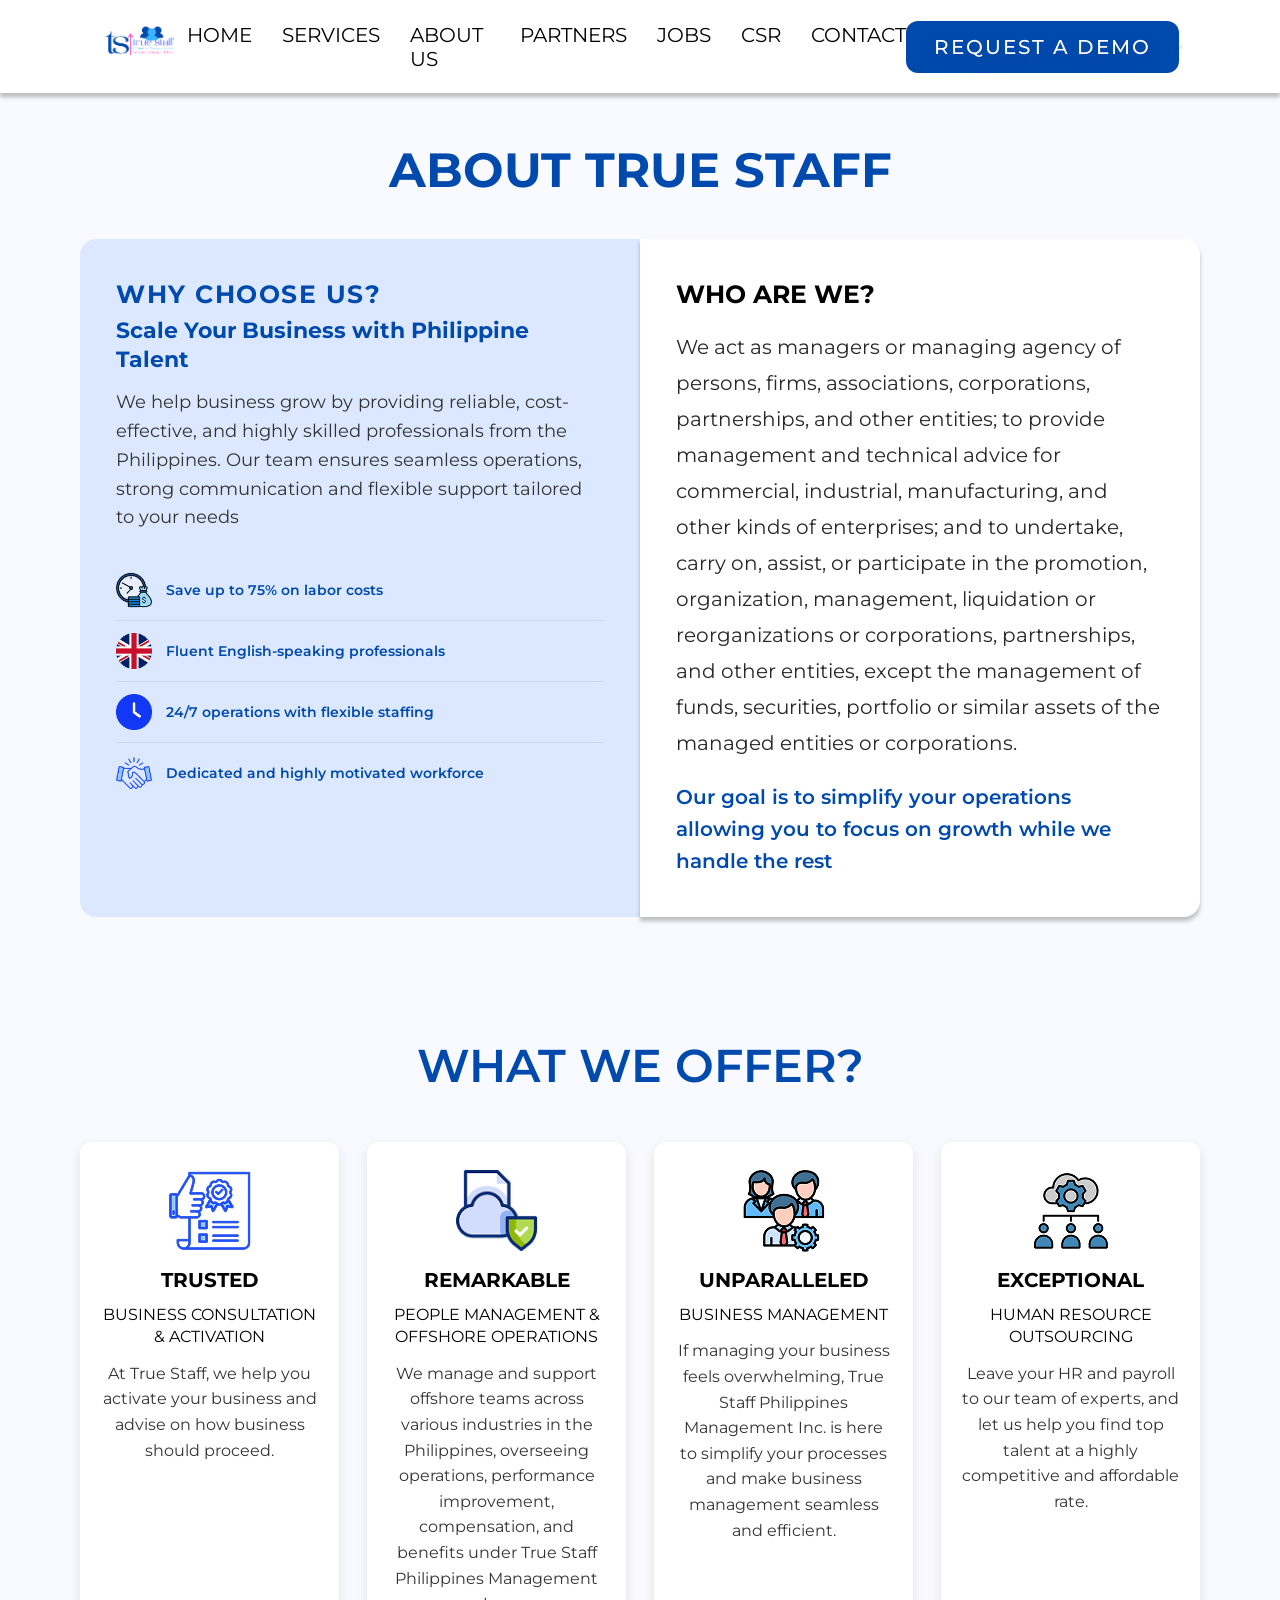
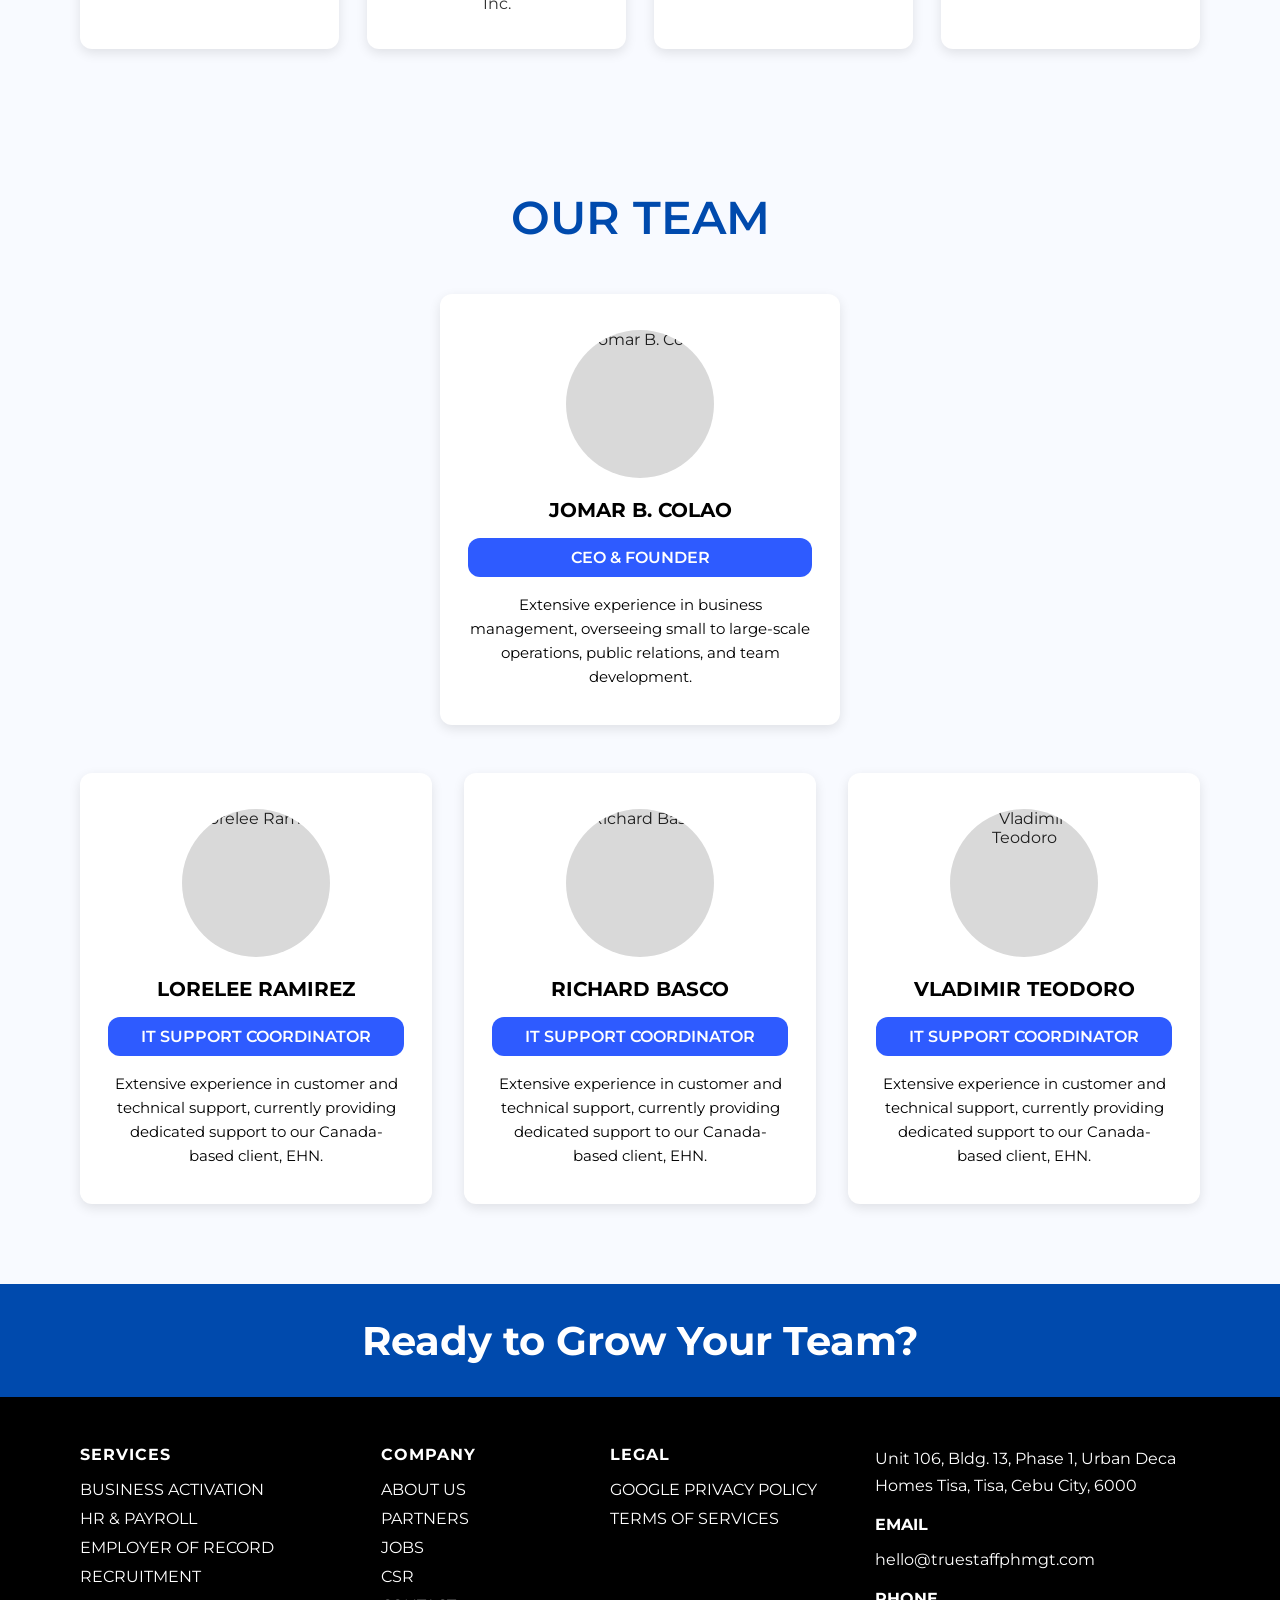
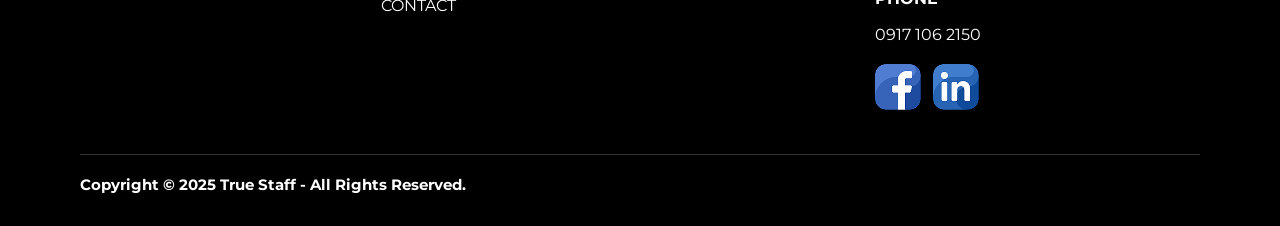
==== commit 276f58ff: "Major Changes | Mostly for Mobile View" ====
--- a/aboutus.html
+++ b/aboutus.html
@@ -386,6 +386,7 @@
     }
   </style>
 </head>
+<link rel="stylesheet" href="mobile.css" />
 <body>
 
   <!-- NAVBAR -->
@@ -403,6 +404,9 @@
       <li><a href="contactus.html">CONTACT</a></li>
     </ul>
     <a href="contactus.html" class="btn-demo">REQUEST A DEMO</a>
+    <button class="hamburger" id="hamburger" onclick="toggleMenu()" aria-label="Menu">
+  <span></span><span></span><span></span>
+</button>
   </nav>
 
   <!-- ABOUT TRUE STAFF HERO -->
@@ -573,7 +577,24 @@
         </div>
       </div>
     </div>
+    
+  <div class="footer-bottom">
+      Copyright © 2025 True Staff - All Rights Reserved.
+    </div>
   </footer>
-
+  <script>
+    function toggleMenu() {
+      const nav = document.querySelector('.nav-links');
+      const btn = document.getElementById('hamburger');
+      nav.classList.toggle('open');
+      btn.classList.toggle('open');
+    }
+    document.querySelectorAll('.nav-links a').forEach(a => {
+      a.addEventListener('click', () => {
+        document.querySelector('.nav-links').classList.remove('open');
+        document.getElementById('hamburger').classList.remove('open');
+      });
+    });
+  </script>
 </body>
-</html>+</html>
